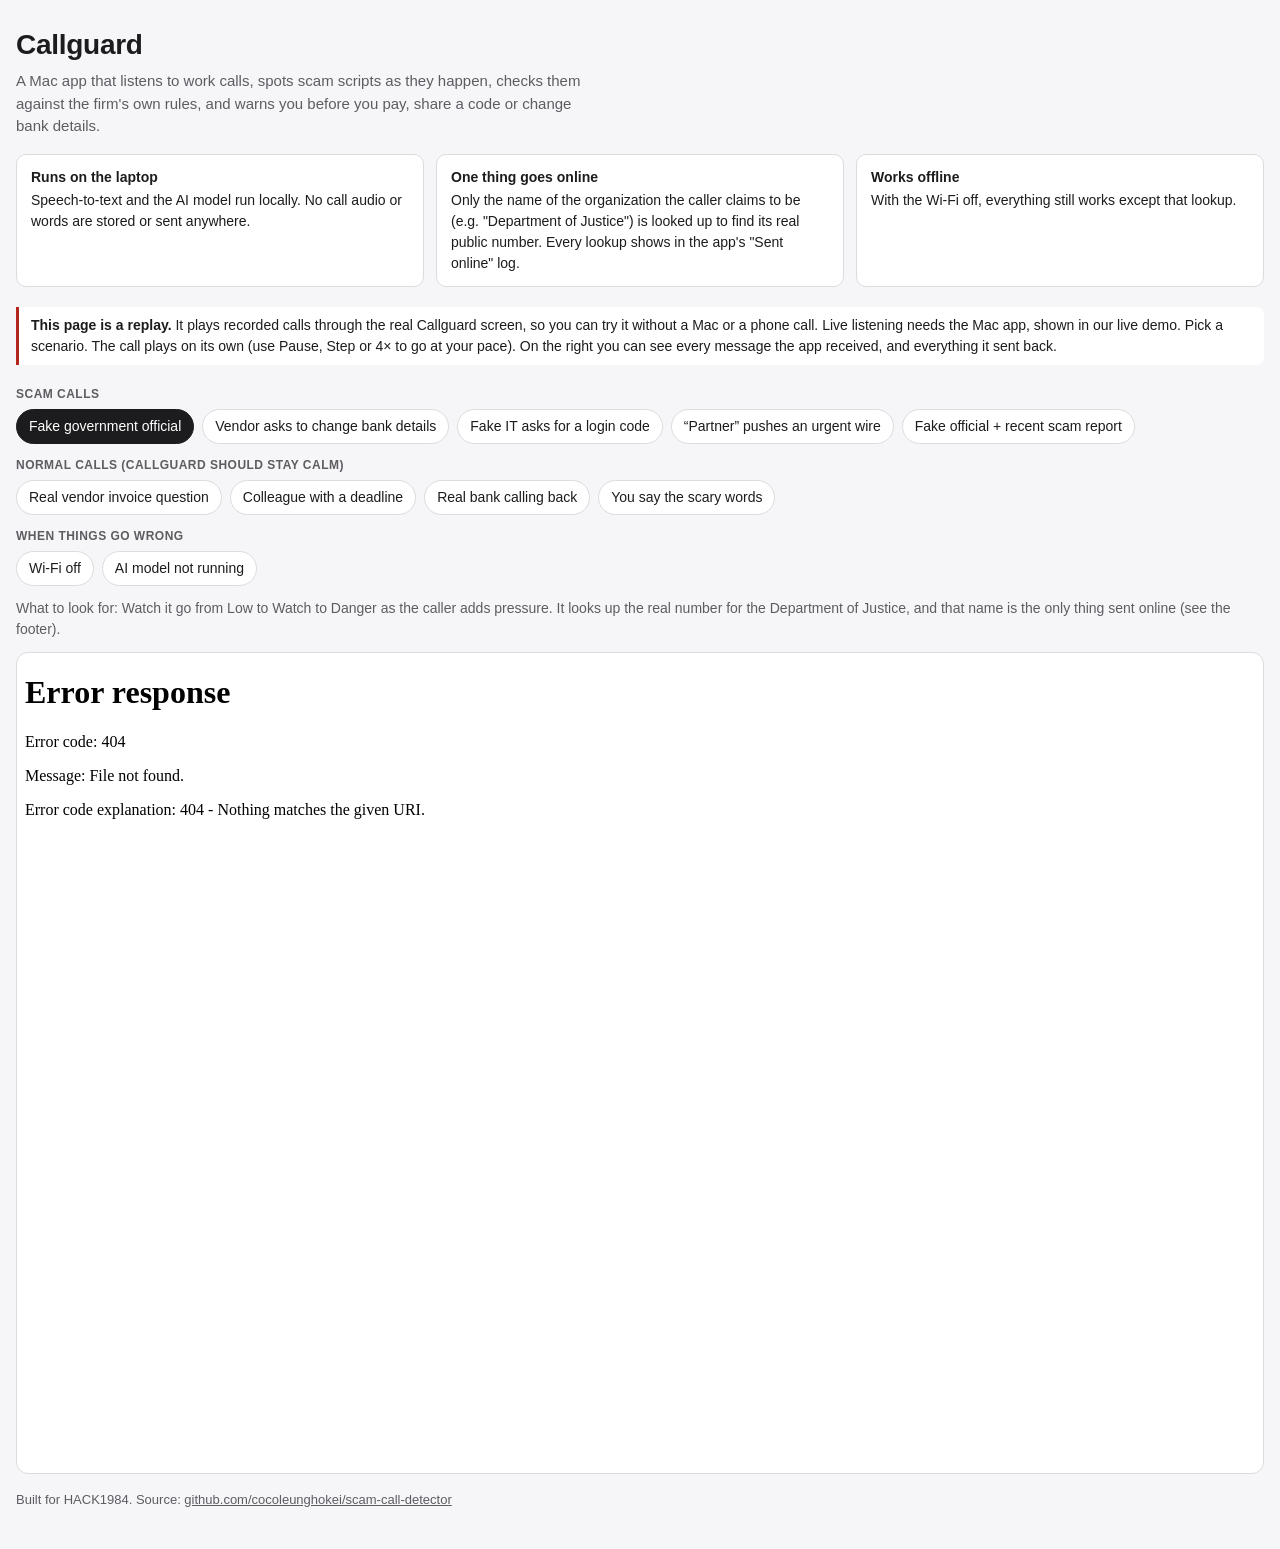
==== pages/index.html @ 88c17385 "Add a GitHub Pages judge demo: replay of recorded calls in the current UI pages/index.html is a land" ====
<!doctype html>
<html lang="en">
<head>
<meta charset="utf-8">
<meta name="viewport" content="width=device-width, initial-scale=1">
<title>Callguard demo</title>
<meta name="description" content="Try Callguard: recorded scam calls played through the real app screen, in your browser.">
<!--
  Judge landing page, published to GitHub Pages by .github/workflows/pages.yml.
  The workflow copies ui/ to app/ next to this file, so the frame below plays
  ui/dev/fixtures through the CURRENT ui/index.html on main (no Server, no
  Ollama, no network). Scenario ids must exist in ui/dev/replay.js FIXTURES.
-->
<style>
  :root {
    --bg: #f6f6f8; --fg: #1c1c1e; --muted: #5c5c63; --card: #ffffff; --line: #dcdce0;
    --chip: #ffffff; --chip-on: #1c1c1e; --chip-on-fg: #ffffff; --accent: #b3261e;
    --font: -apple-system, BlinkMacSystemFont, "Helvetica Neue", "Segoe UI", sans-serif;
    color-scheme: light;
  }
  @media (prefers-color-scheme: dark) {
    :root:not([data-theme="light"]) {
      --bg: #0e0e10; --fg: #f2f2f4; --muted: #a8a8b0; --card: #1a1a1d; --line: #2e2e33;
      --chip: #1a1a1d; --chip-on: #f2f2f4; --chip-on-fg: #0e0e10; --accent: #ff6b5e;
      color-scheme: dark;
    }
  }
  * { box-sizing: border-box; }
  body { margin: 0; background: var(--bg); color: var(--fg); font: 15px/1.5 var(--font); }
  main { max-width: 1320px; margin: 0 auto; padding: 24px 16px 40px; }
  h1 { font-size: 28px; margin: 0 0 4px; letter-spacing: -0.01em; }
  .lede { margin: 0 0 16px; color: var(--muted); max-width: 70ch; }
  .facts { display: grid; grid-template-columns: repeat(auto-fit, minmax(240px, 1fr)); gap: 12px; margin: 0 0 20px; padding: 0; list-style: none; }
  .facts li { background: var(--card); border: 1px solid var(--line); border-radius: 10px; padding: 12px 14px; font-size: 14px; }
  .facts b { display: block; margin-bottom: 2px; }
  .note { border-left: 3px solid var(--accent); padding: 8px 12px; background: var(--card); border-radius: 0 8px 8px 0; font-size: 14px; margin: 0 0 20px; }
  fieldset { border: 0; padding: 0; margin: 0 0 12px; }
  legend { font-size: 12px; font-weight: 600; text-transform: uppercase; letter-spacing: .04em; color: var(--muted); margin-bottom: 6px; padding: 0; }
  .chips { display: flex; flex-wrap: wrap; gap: 8px; }
  .chips button { font: inherit; font-size: 14px; padding: 6px 12px; border-radius: 999px; border: 1px solid var(--line); background: var(--chip); color: var(--fg); cursor: pointer; }
  .chips button[aria-pressed="true"] { background: var(--chip-on); color: var(--chip-on-fg); border-color: var(--chip-on); }
  .chips button:focus-visible { outline: 2px solid var(--accent); outline-offset: 2px; }
  .look { font-size: 14px; color: var(--muted); margin: 4px 0 12px; min-height: 1.5em; }
  .frame { background: var(--card); border: 1px solid var(--line); border-radius: 12px; overflow: hidden; }
  iframe { display: block; width: 100%; height: 820px; border: 0; }
  .narrow { display: none; }
  @media (max-width: 760px) { .narrow { display: block; } }
  footer { margin-top: 16px; font-size: 13px; color: var(--muted); }
  a { color: inherit; }
</style>
</head>
<body>
<main>
  <h1>Callguard</h1>
  <p class="lede">A Mac app that listens to work calls, spots scam scripts as they happen, checks them against the firm's own rules, and warns you before you pay, share a code or change bank details.</p>

  <ul class="facts">
    <li><b>Runs on the laptop</b>Speech-to-text and the AI model run locally. No call audio or words are stored or sent anywhere.</li>
    <li><b>One thing goes online</b>Only the name of the organization the caller claims to be (e.g. "Department of Justice") is looked up to find its real public number. Every lookup shows in the app's "Sent online" log.</li>
    <li><b>Works offline</b>With the Wi-Fi off, everything still works except that lookup.</li>
  </ul>

  <p class="note"><b>This page is a replay.</b> It plays recorded calls through the real Callguard screen, so you can try it without a Mac or a phone call. Live listening needs the Mac app, shown in our live demo. Pick a scenario. The call plays on its own (use Pause, Step or 4× to go at your pace). On the right you can see every message the app received, and everything it sent back.</p>
  <p class="note narrow">Best viewed on a laptop or desktop screen.</p>

  <fieldset>
    <legend>Scam calls</legend>
    <div class="chips" id="scam"></div>
  </fieldset>
  <fieldset>
    <legend>Normal calls (Callguard should stay calm)</legend>
    <div class="chips" id="calm"></div>
  </fieldset>
  <fieldset>
    <legend>When things go wrong</legend>
    <div class="chips" id="fail"></div>
  </fieldset>
  <p class="look" id="look" aria-live="polite"></p>

  <div class="frame">
    <iframe id="demo" title="Callguard replay"></iframe>
  </div>

  <footer>Built for HACK1984. Source: <a href="https://github.com/cocoleunghokei/scam-call-detector">github.com/cocoleunghokei/scam-call-detector</a></footer>
</main>
<script>
  const SCENARIOS = [
    { group: "scam", id: "s1_government", label: "Fake government official",
      look: "Watch it go from Low to Watch to Danger as the caller adds pressure. It looks up the real number for the Department of Justice, and that name is the only thing sent online (see the footer)." },
    { group: "scam", id: "s2_vendor_bank", label: "Vendor asks to change bank details",
      look: "A firm rule (\"We never change vendor bank details by phone\") is broken. The warning names the rule." },
    { group: "scam", id: "s3_it_code", label: "Fake IT asks for a login code",
      look: "Goes straight to Danger. An internal identity, so nothing is searched and nothing leaves the laptop." },
    { group: "scam", id: "s4_partner_wire", label: "“Partner” pushes an urgent wire",
      look: "A cloned voice asking for a payment. Danger, with the caller's own words as evidence." },
    { group: "scam", id: "s1_report", label: "Fake official + recent scam report",
      look: "Same call as the first one, with a recent public report of this impersonation shown on the warning." },
    { group: "calm", id: "b1_vendor_invoice", label: "Real vendor invoice question",
      look: "Stays Low the whole call, and nothing is sent online." },
    { group: "calm", id: "b2_colleague", label: "Colleague with a deadline",
      look: "Urgency on its own doesn't raise the alarm. Stays Low." },
    { group: "calm", id: "b3_real_bank", label: "Real bank calling back",
      look: "Mentions the bank, but the call follows a safe pattern (you called a known number), so it stays Low." },
    { group: "calm", id: "b7_you_say_it", label: "You say the scary words",
      look: "“Don't tell anyone” said by you, not the caller, is ignored. Stays Low." },
    { group: "fail", id: "offline", label: "Wi-Fi off",
      look: "The government-official call again with no internet. Detection works the same; the lookup says “Offline” and nothing is sent." },
    { group: "fail", id: "model_down", label: "AI model not running",
      look: "Falls back to basic phrase checks, capped at Watch, so the user still gets a warning." },
  ];

  const frame = document.getElementById("demo");
  const look = document.getElementById("look");
  const buttons = [];

  function play(s) {
    for (const b of buttons) b.setAttribute("aria-pressed", String(b.dataset.id === s.id));
    look.textContent = "What to look for: " + s.look;
    frame.src = "app/dev/replay.html?f=" + encodeURIComponent(s.id) + "&speed=1";
    try { history.replaceState(null, "", "#" + s.id); } catch (e) { /* ignore */ }
  }

  for (const s of SCENARIOS) {
    const b = document.createElement("button");
    b.type = "button";
    b.dataset.id = s.id;
    b.textContent = s.label;
    b.addEventListener("click", () => play(s));
    document.getElementById(s.group).appendChild(b);
    buttons.push(b);
  }

  const start = SCENARIOS.find((s) => s.id === location.hash.slice(1)) || SCENARIOS[0];
  play(start);
</script>
</body>
</html>
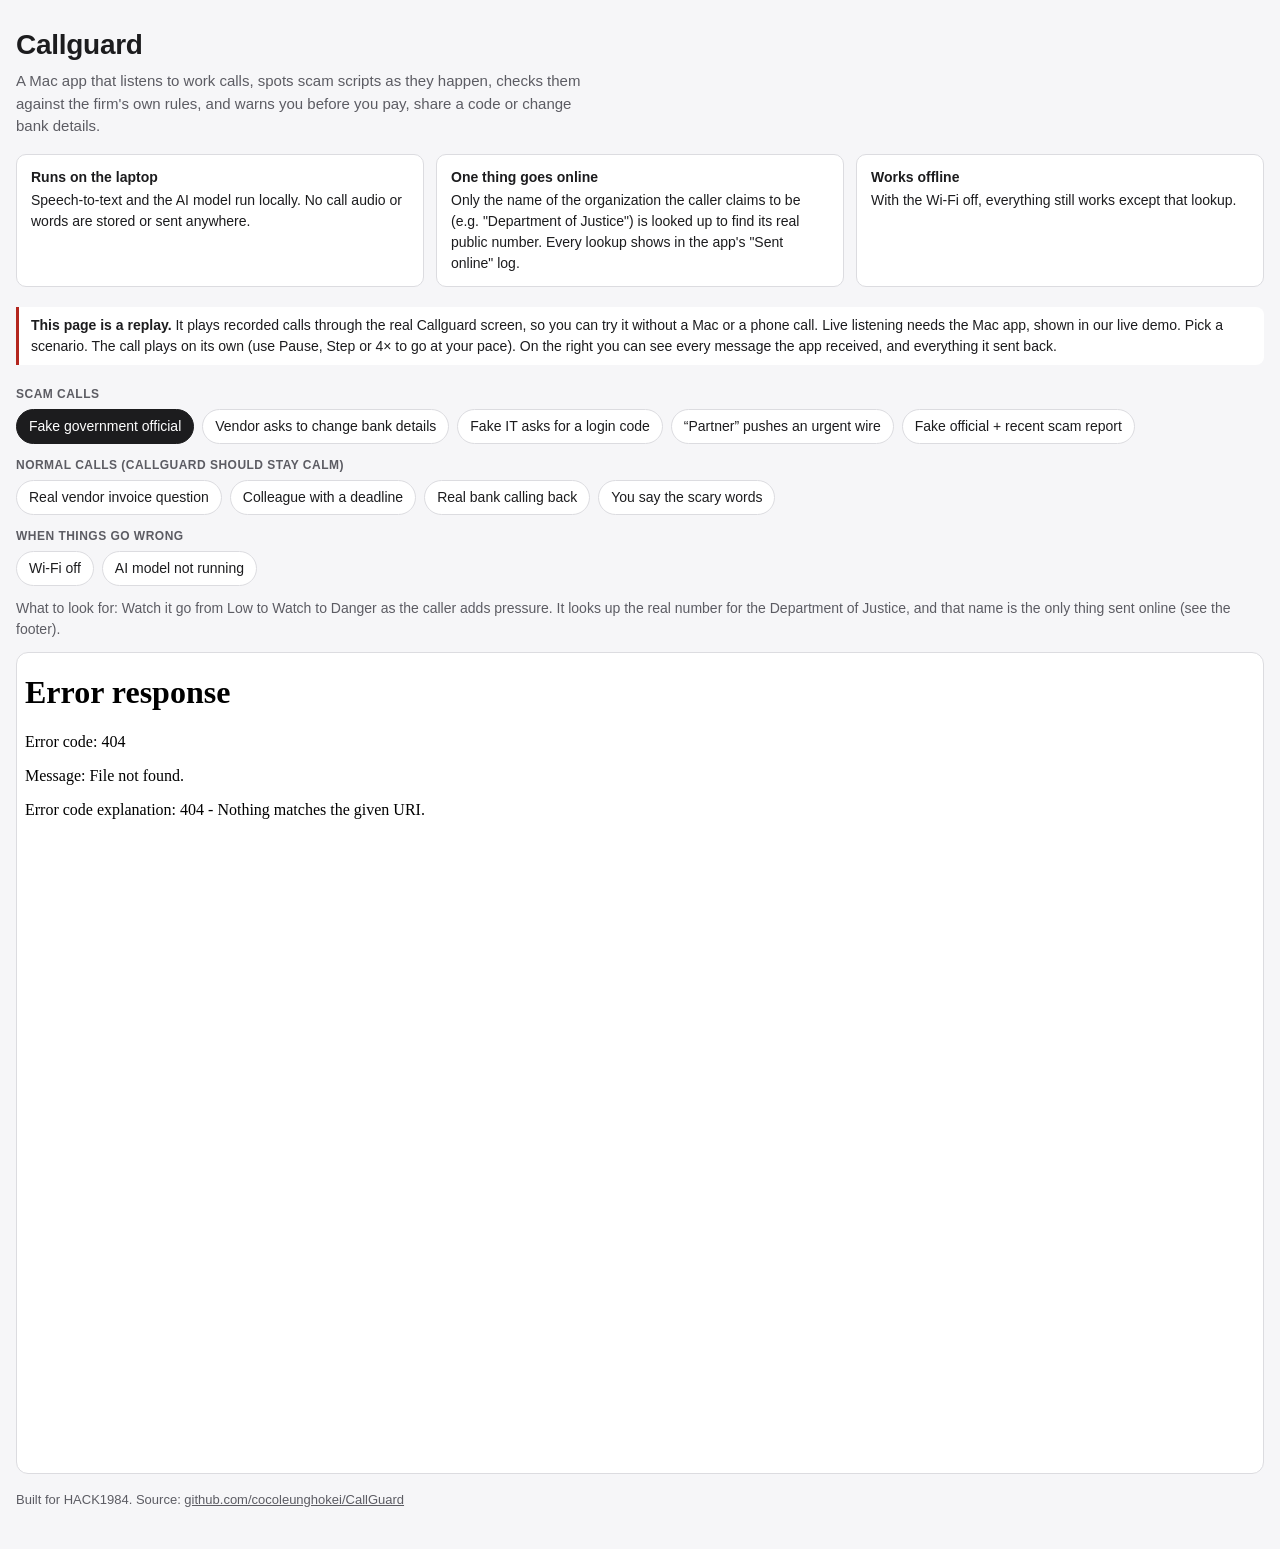
==== commit 22a83b06: "Point demo, deck and source links at the renamed CallGuard repo GitHub Pages paths are case-sensitiv" ====
--- a/pages/index.html
+++ b/pages/index.html
@@ -7,7 +7,7 @@
 <meta name="description" content="Try Callguard: recorded scam calls played through the real app screen, in your browser.">
 <!--
   Judge landing page, published to GitHub Pages by .github/workflows/pages.yml.
-  The workflow copies ui/ to app/ next to this file, so the frame below plays
+  The workflow publishes ui/ next to this file, so the frame below plays
   ui/dev/fixtures through the CURRENT ui/index.html on main (no Server, no
   Ollama, no network). Scenario ids must exist in ui/dev/replay.js FIXTURES.
 -->
@@ -81,7 +81,7 @@
     <iframe id="demo" title="Callguard replay"></iframe>
   </div>
 
-  <footer>Built for HACK1984. Source: <a href="https://github.com/cocoleunghokei/scam-call-detector">github.com/cocoleunghokei/scam-call-detector</a></footer>
+  <footer>Built for HACK1984. Source: <a href="https://github.com/cocoleunghokei/CallGuard">github.com/cocoleunghokei/CallGuard</a></footer>
 </main>
 <script>
   const SCENARIOS = [
@@ -116,7 +116,7 @@
   function play(s) {
     for (const b of buttons) b.setAttribute("aria-pressed", String(b.dataset.id === s.id));
     look.textContent = "What to look for: " + s.look;
-    frame.src = "app/dev/replay.html?f=" + encodeURIComponent(s.id) + "&speed=1";
+    frame.src = "ui/dev/replay.html?f=" + encodeURIComponent(s.id) + "&speed=1";
     try { history.replaceState(null, "", "#" + s.id); } catch (e) { /* ignore */ }
   }
 
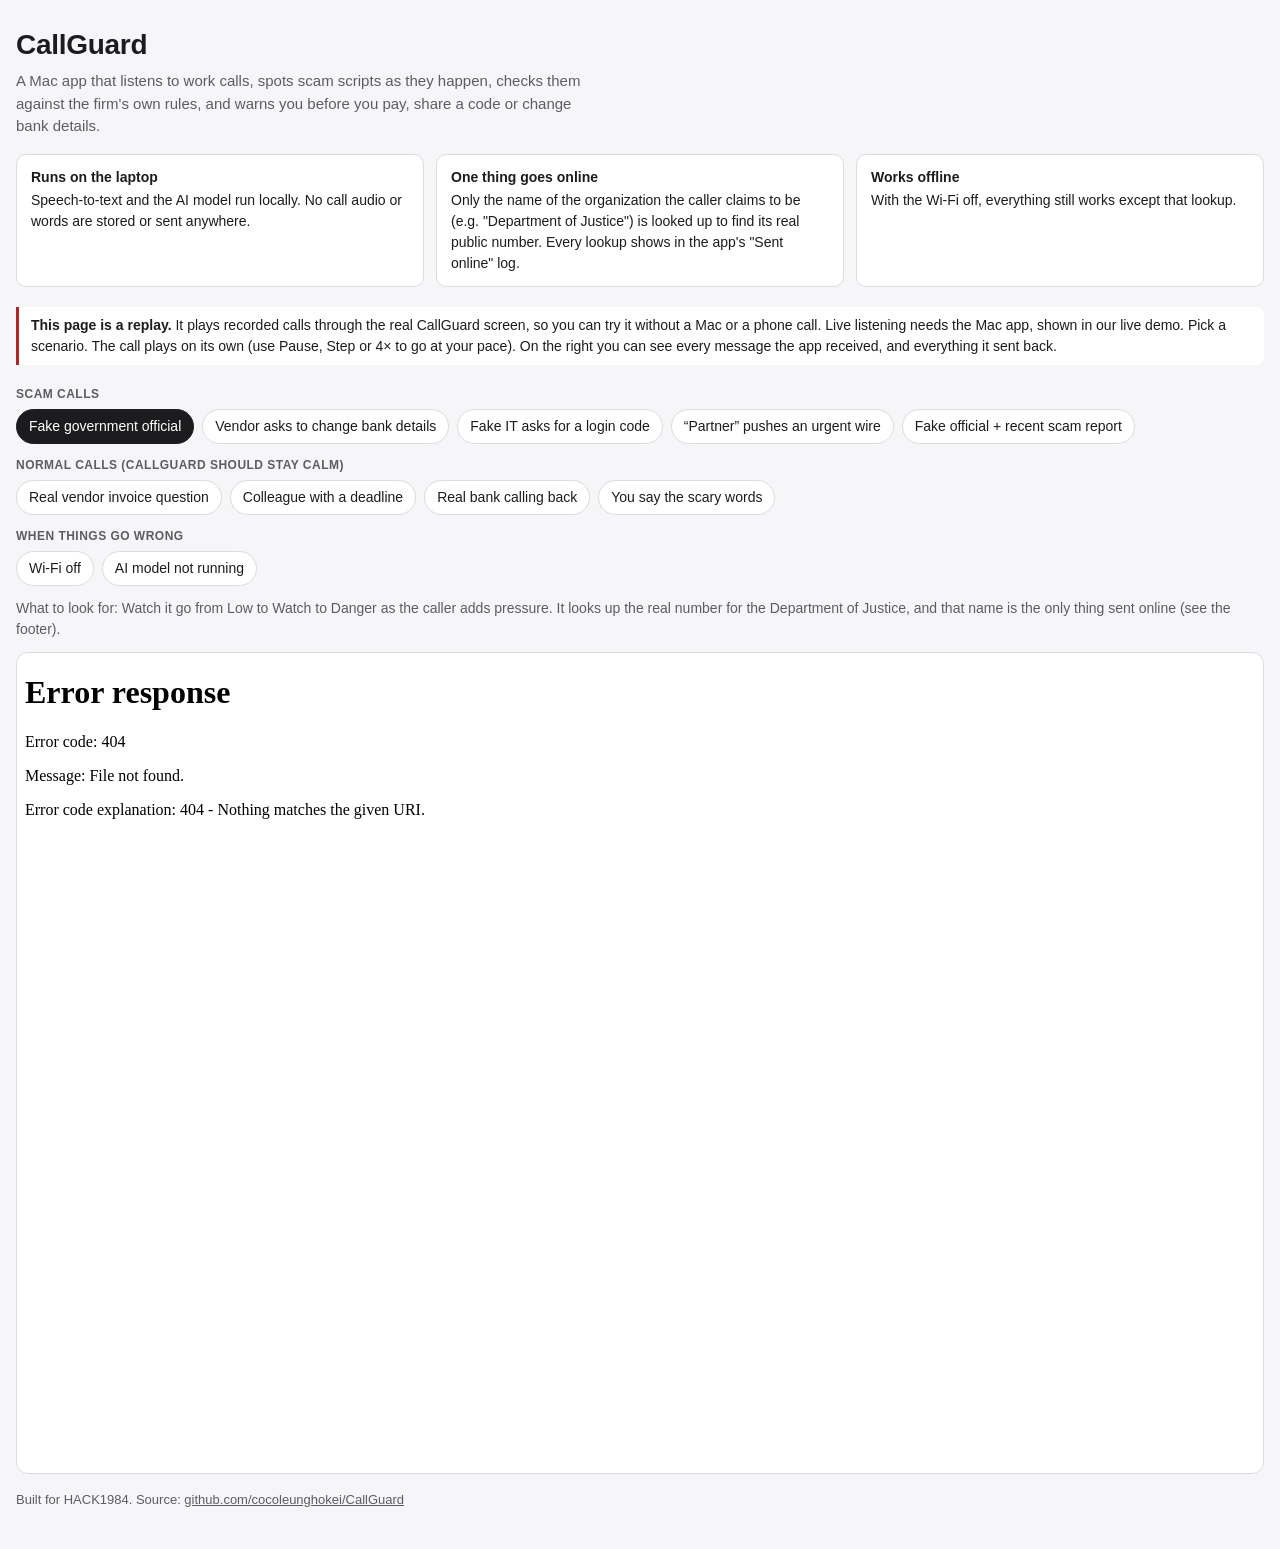
==== commit 188f4fd2: "feat(ui): readable scenario picker and consistent "CallGuard" name - Replay picker: options grouped " ====
--- a/pages/index.html
+++ b/pages/index.html
@@ -3,8 +3,8 @@
 <head>
 <meta charset="utf-8">
 <meta name="viewport" content="width=device-width, initial-scale=1">
-<title>Callguard demo</title>
-<meta name="description" content="Try Callguard: recorded scam calls played through the real app screen, in your browser.">
+<title>CallGuard demo</title>
+<meta name="description" content="Try CallGuard: recorded scam calls played through the real app screen, in your browser.">
 <!--
   Judge landing page, published to GitHub Pages by .github/workflows/pages.yml.
   The workflow publishes ui/ next to this file, so the frame below plays
@@ -51,7 +51,7 @@
 </head>
 <body>
 <main>
-  <h1>Callguard</h1>
+  <h1>CallGuard</h1>
   <p class="lede">A Mac app that listens to work calls, spots scam scripts as they happen, checks them against the firm's own rules, and warns you before you pay, share a code or change bank details.</p>
 
   <ul class="facts">
@@ -60,7 +60,7 @@
     <li><b>Works offline</b>With the Wi-Fi off, everything still works except that lookup.</li>
   </ul>
 
-  <p class="note"><b>This page is a replay.</b> It plays recorded calls through the real Callguard screen, so you can try it without a Mac or a phone call. Live listening needs the Mac app, shown in our live demo. Pick a scenario. The call plays on its own (use Pause, Step or 4× to go at your pace). On the right you can see every message the app received, and everything it sent back.</p>
+  <p class="note"><b>This page is a replay.</b> It plays recorded calls through the real CallGuard screen, so you can try it without a Mac or a phone call. Live listening needs the Mac app, shown in our live demo. Pick a scenario. The call plays on its own (use Pause, Step or 4× to go at your pace). On the right you can see every message the app received, and everything it sent back.</p>
   <p class="note narrow">Best viewed on a laptop or desktop screen.</p>
 
   <fieldset>
@@ -68,7 +68,7 @@
     <div class="chips" id="scam"></div>
   </fieldset>
   <fieldset>
-    <legend>Normal calls (Callguard should stay calm)</legend>
+    <legend>Normal calls (CallGuard should stay calm)</legend>
     <div class="chips" id="calm"></div>
   </fieldset>
   <fieldset>
@@ -78,7 +78,7 @@
   <p class="look" id="look" aria-live="polite"></p>
 
   <div class="frame">
-    <iframe id="demo" title="Callguard replay"></iframe>
+    <iframe id="demo" title="CallGuard replay"></iframe>
   </div>
 
   <footer>Built for HACK1984. Source: <a href="https://github.com/cocoleunghokei/CallGuard">github.com/cocoleunghokei/CallGuard</a></footer>
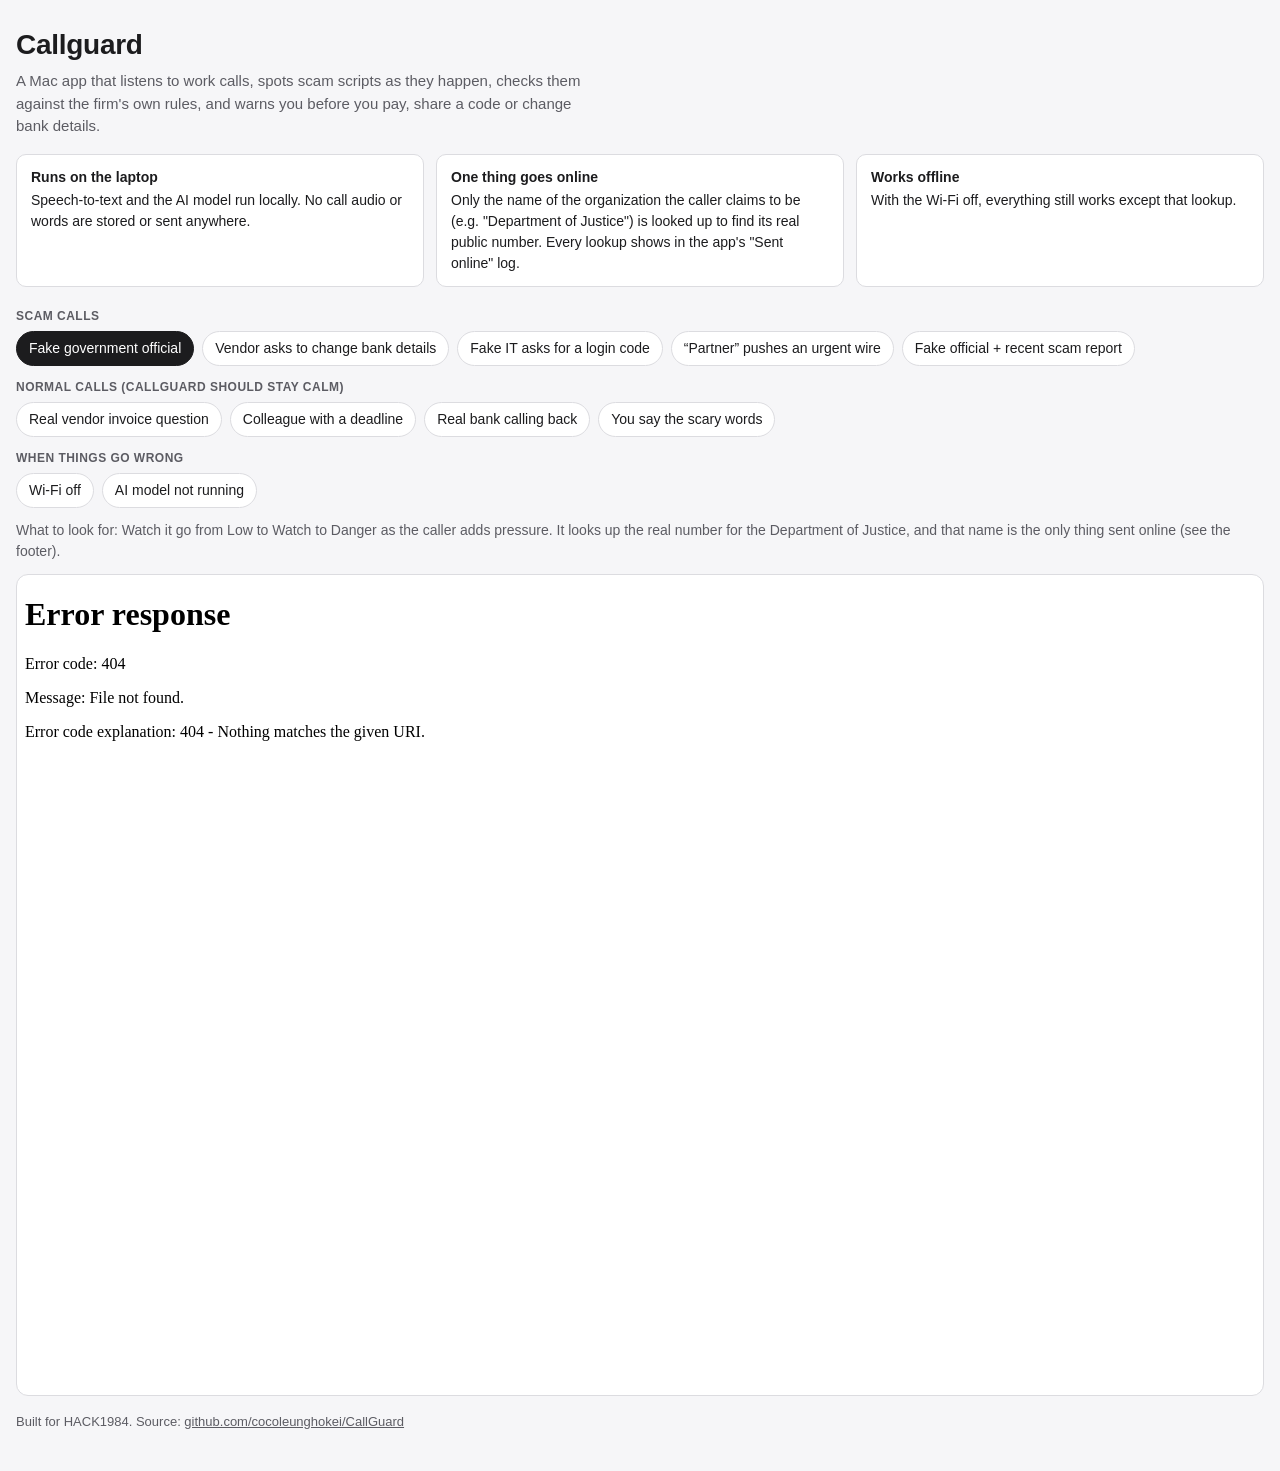
==== commit 1f898be0: "Judge demo: remove the replay and best-viewed-on-laptop notes Co-Authored-By: Claude Opus 5.5 <norep" ====
--- a/pages/index.html
+++ b/pages/index.html
@@ -3,8 +3,8 @@
 <head>
 <meta charset="utf-8">
 <meta name="viewport" content="width=device-width, initial-scale=1">
-<title>CallGuard demo</title>
-<meta name="description" content="Try CallGuard: recorded scam calls played through the real app screen, in your browser.">
+<title>Callguard demo</title>
+<meta name="description" content="Try Callguard: recorded scam calls played through the real app screen, in your browser.">
 <!--
   Judge landing page, published to GitHub Pages by .github/workflows/pages.yml.
   The workflow publishes ui/ next to this file, so the frame below plays
@@ -33,7 +33,6 @@
   .facts { display: grid; grid-template-columns: repeat(auto-fit, minmax(240px, 1fr)); gap: 12px; margin: 0 0 20px; padding: 0; list-style: none; }
   .facts li { background: var(--card); border: 1px solid var(--line); border-radius: 10px; padding: 12px 14px; font-size: 14px; }
   .facts b { display: block; margin-bottom: 2px; }
-  .note { border-left: 3px solid var(--accent); padding: 8px 12px; background: var(--card); border-radius: 0 8px 8px 0; font-size: 14px; margin: 0 0 20px; }
   fieldset { border: 0; padding: 0; margin: 0 0 12px; }
   legend { font-size: 12px; font-weight: 600; text-transform: uppercase; letter-spacing: .04em; color: var(--muted); margin-bottom: 6px; padding: 0; }
   .chips { display: flex; flex-wrap: wrap; gap: 8px; }
@@ -43,15 +42,13 @@
   .look { font-size: 14px; color: var(--muted); margin: 4px 0 12px; min-height: 1.5em; }
   .frame { background: var(--card); border: 1px solid var(--line); border-radius: 12px; overflow: hidden; }
   iframe { display: block; width: 100%; height: 820px; border: 0; }
-  .narrow { display: none; }
-  @media (max-width: 760px) { .narrow { display: block; } }
   footer { margin-top: 16px; font-size: 13px; color: var(--muted); }
   a { color: inherit; }
 </style>
 </head>
 <body>
 <main>
-  <h1>CallGuard</h1>
+  <h1>Callguard</h1>
   <p class="lede">A Mac app that listens to work calls, spots scam scripts as they happen, checks them against the firm's own rules, and warns you before you pay, share a code or change bank details.</p>
 
   <ul class="facts">
@@ -60,15 +57,12 @@
     <li><b>Works offline</b>With the Wi-Fi off, everything still works except that lookup.</li>
   </ul>
 
-  <p class="note"><b>This page is a replay.</b> It plays recorded calls through the real CallGuard screen, so you can try it without a Mac or a phone call. Live listening needs the Mac app, shown in our live demo. Pick a scenario. The call plays on its own (use Pause, Step or 4× to go at your pace). On the right you can see every message the app received, and everything it sent back.</p>
-  <p class="note narrow">Best viewed on a laptop or desktop screen.</p>
-
   <fieldset>
     <legend>Scam calls</legend>
     <div class="chips" id="scam"></div>
   </fieldset>
   <fieldset>
-    <legend>Normal calls (CallGuard should stay calm)</legend>
+    <legend>Normal calls (Callguard should stay calm)</legend>
     <div class="chips" id="calm"></div>
   </fieldset>
   <fieldset>
@@ -78,7 +72,7 @@
   <p class="look" id="look" aria-live="polite"></p>
 
   <div class="frame">
-    <iframe id="demo" title="CallGuard replay"></iframe>
+    <iframe id="demo" title="Callguard replay"></iframe>
   </div>
 
   <footer>Built for HACK1984. Source: <a href="https://github.com/cocoleunghokei/CallGuard">github.com/cocoleunghokei/CallGuard</a></footer>
